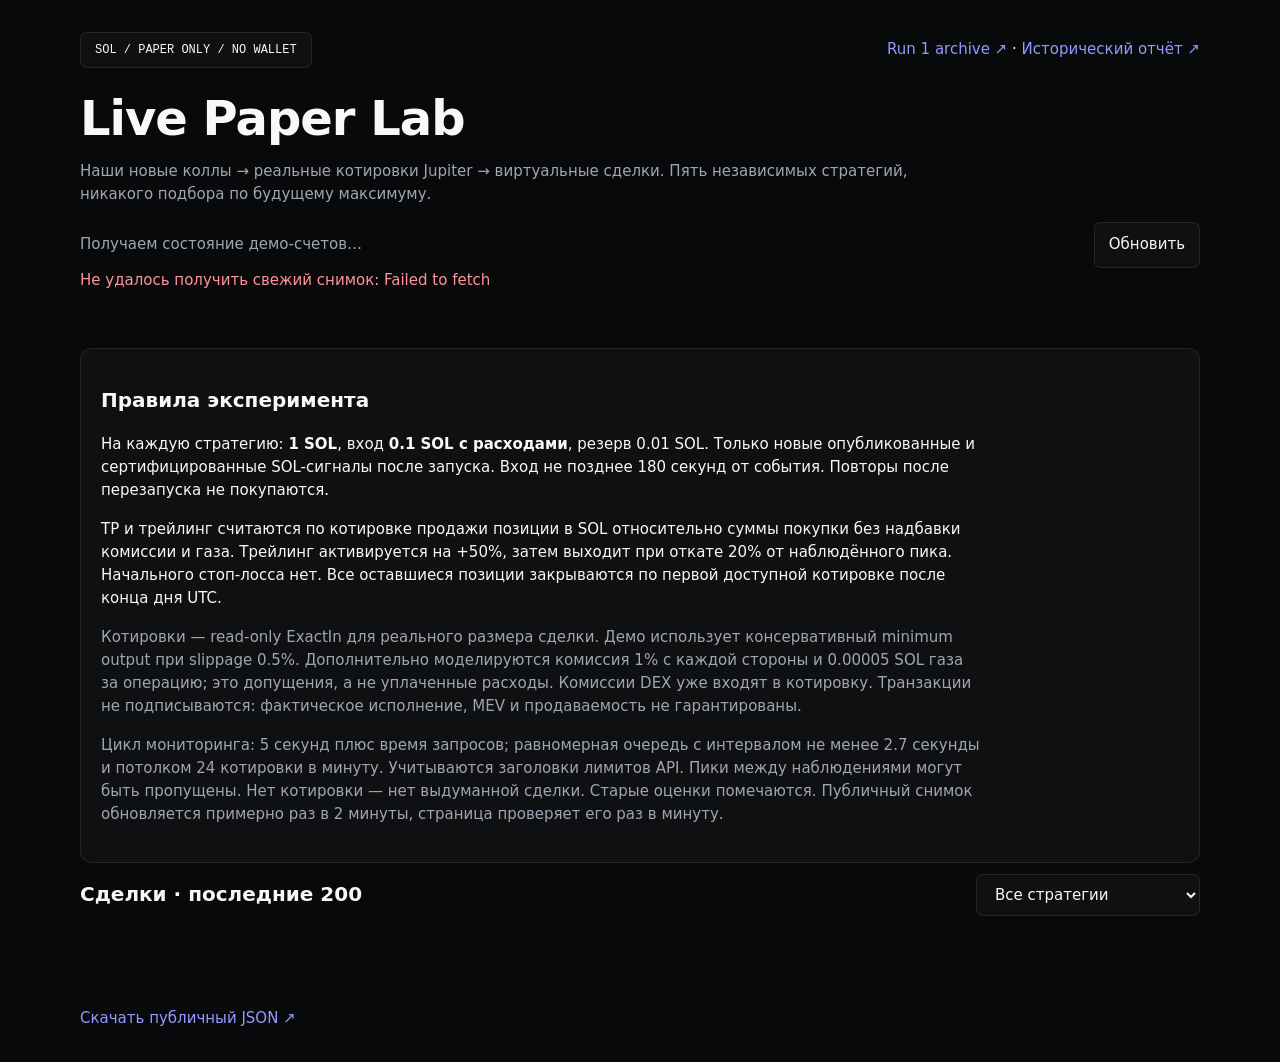
==== paper.html @ 92b4d185 "Start paper run R2 with TP30 and preserve run1 snapshot" ====
<!doctype html>
<html lang="ru"><head><meta charset="utf-8"><meta name="viewport" content="width=device-width,initial-scale=1"><meta name="color-scheme" content="dark"><title>SOL · Live Paper Lab</title><style>
:root{color-scheme:dark;--bg:#08090a;--panel:#0f1011;--line:rgba(255,255,255,.09);--text:#f7f8f8;--muted:#a0a6b1;--accent:#929aff}*{box-sizing:border-box}body{margin:0;background:var(--bg);color:var(--text);font:15px/1.55 system-ui,-apple-system,sans-serif;font-feature-settings:'cv01','ss03'}main{max-width:1160px;margin:auto;padding:32px 20px}nav,.row{display:flex;gap:14px;align-items:center;justify-content:space-between;flex-wrap:wrap}h1{font-size:clamp(30px,6vw,48px);line-height:1.1;letter-spacing:-1px;margin:24px 0 12px;font-weight:550}h2{font-size:20px;font-weight:550}h3{font-size:16px;font-weight:550;margin:0 0 20px}.muted,small{color:var(--muted)}a{color:var(--accent);text-decoration:none}a:hover{text-decoration:underline}.badge,button,select{border:1px solid var(--line);border-radius:7px;background:var(--panel);color:var(--text);padding:10px 14px;font:inherit}.badge{font:12px ui-monospace,monospace}.grid{display:grid;grid-template-columns:repeat(5,minmax(0,1fr));gap:14px;margin:28px 0}.card,.box{border:1px solid var(--line);border-radius:12px;background:var(--panel);padding:20px;min-width:0}.big{font:28px ui-monospace,monospace;letter-spacing:-1px;margin:12px 0}.pos{color:#63d6ac}.neg{color:#ff929b}.warning{color:#e3ba78}dl{margin:18px 0 0}dl>div{display:flex;justify-content:space-between;gap:8px;padding:4px 0}dt{color:var(--muted)}dd{margin:0;font-family:ui-monospace,monospace}#positions{display:grid;grid-template-columns:repeat(2,minmax(0,1fr));gap:12px;margin-top:16px}.trade{border:1px solid var(--line);padding:16px;border-radius:10px;min-width:0}.address{font:11px ui-monospace,monospace;overflow-wrap:anywhere;color:var(--muted)}.empty{padding:30px 0;color:var(--muted)}button{cursor:pointer;min-height:44px}footer{margin-top:24px;padding:20px 0;color:var(--muted)}p{max-width:880px}#error{color:#ff929b;white-space:pre-wrap}#status{margin:12px 0;color:var(--muted)}@media(max-width:900px){.grid{grid-template-columns:repeat(2,minmax(0,1fr))}}@media(max-width:540px){main{padding:20px 14px}.grid,#positions{grid-template-columns:1fr}.big{font-size:30px}.card{padding:18px}nav{font-size:13px}}button:focus-visible,a:focus-visible,select:focus-visible{outline:2px solid var(--accent);outline-offset:3px}
</style></head><body><main><nav><span class="badge">SOL / PAPER ONLY / NO WALLET</span><span><a href="./archive/run1-final.json">Run 1 archive ↗</a> · <a href="./">Исторический отчёт ↗</a></span></nav><h1>Live Paper Lab</h1><p class="muted">Наши новые коллы → реальные котировки Jupiter → виртуальные сделки. Пять независимых стратегий, никакого подбора по будущему максимуму.</p><div class="row"><div id="status" role="status">Получаем состояние демо-счетов…</div><button id="refresh">Обновить</button></div><div id="error" role="alert"></div><section id="wallets" class="grid" aria-label="Виртуальные счета"></section><section class="box"><h2>Правила эксперимента</h2><p>На каждую стратегию: <strong>1 SOL</strong>, вход <strong>0.1 SOL с расходами</strong>, резерв 0.01 SOL. Только новые опубликованные и сертифицированные SOL-сигналы после запуска. Вход не позднее 180 секунд от события. Повторы после перезапуска не покупаются.</p><p>TP и трейлинг считаются по котировке продажи позиции в SOL относительно суммы покупки без надбавки комиссии и газа. Трейлинг активируется на +50%, затем выходит при откате 20% от наблюдённого пика. Начального стоп-лосса нет. Все оставшиеся позиции закрываются по первой доступной котировке после конца дня UTC.</p><p class="muted">Котировки — read-only ExactIn для реального размера сделки. Демо использует консервативный minimum output при slippage 0.5%. Дополнительно моделируются комиссия 1% с каждой стороны и 0.00005 SOL газа за операцию; это допущения, а не уплаченные расходы. Комиссии DEX уже входят в котировку. Транзакции не подписываются: фактическое исполнение, MEV и продаваемость не гарантированы.</p><p class="muted">Цикл мониторинга: 5 секунд плюс время запросов; равномерная очередь с интервалом не менее 2.7 секунды и потолком 24 котировки в минуту. Учитываются заголовки лимитов API. Пики между наблюдениями могут быть пропущены. Нет котировки — нет выдуманной сделки. Старые оценки помечаются. Публичный снимок обновляется примерно раз в 2 минуты, страница проверяет его раз в минуту.</p></section><section><div class="row"><h2>Сделки · последние 200</h2><select id="filter" aria-label="Фильтр стратегии"><option value="all">Все стратегии</option><option value="tp20">TP +20%</option><option value="tp30">TP +30%</option><option value="tp50">TP +50%</option><option value="tp100">TP 2×</option><option value="trail50_20">Трейлинг +50% / 20%</option></select></div><div id="positions"></div></section><footer id="health"></footer><a id="download" download="live-paper.json">Скачать публичный JSON ↗</a></main><script type="module" src="paper.mjs"></script></body></html>
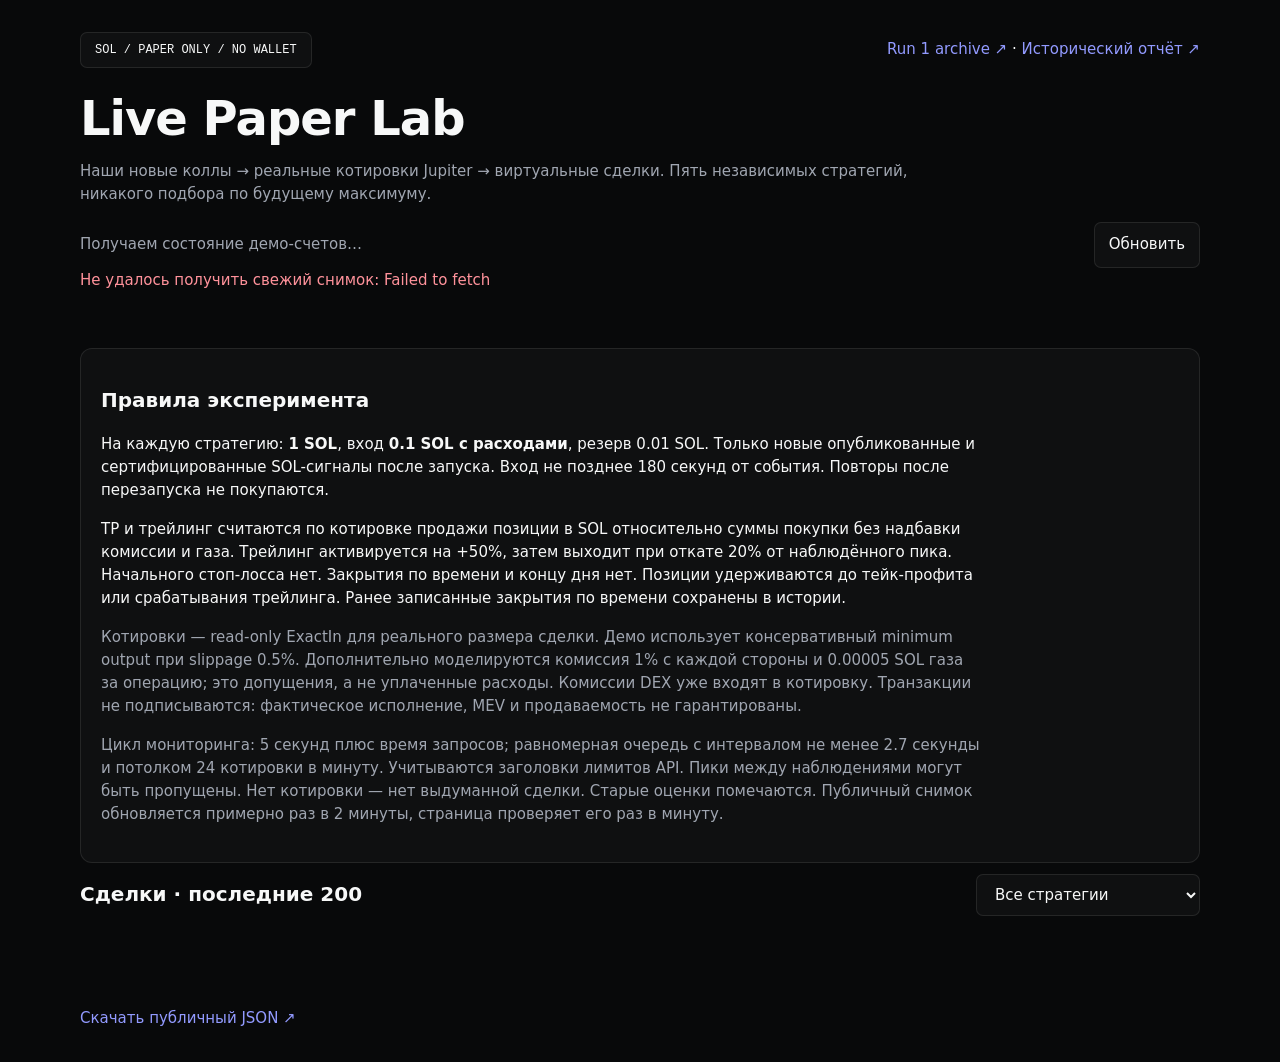
==== commit 3bd5c161: "Remove day-end liquidation from active paper trading rules" ====
--- a/paper.html
+++ b/paper.html
@@ -1,4 +1,4 @@
 <!doctype html>
 <html lang="ru"><head><meta charset="utf-8"><meta name="viewport" content="width=device-width,initial-scale=1"><meta name="color-scheme" content="dark"><title>SOL · Live Paper Lab</title><style>
 :root{color-scheme:dark;--bg:#08090a;--panel:#0f1011;--line:rgba(255,255,255,.09);--text:#f7f8f8;--muted:#a0a6b1;--accent:#929aff}*{box-sizing:border-box}body{margin:0;background:var(--bg);color:var(--text);font:15px/1.55 system-ui,-apple-system,sans-serif;font-feature-settings:'cv01','ss03'}main{max-width:1160px;margin:auto;padding:32px 20px}nav,.row{display:flex;gap:14px;align-items:center;justify-content:space-between;flex-wrap:wrap}h1{font-size:clamp(30px,6vw,48px);line-height:1.1;letter-spacing:-1px;margin:24px 0 12px;font-weight:550}h2{font-size:20px;font-weight:550}h3{font-size:16px;font-weight:550;margin:0 0 20px}.muted,small{color:var(--muted)}a{color:var(--accent);text-decoration:none}a:hover{text-decoration:underline}.badge,button,select{border:1px solid var(--line);border-radius:7px;background:var(--panel);color:var(--text);padding:10px 14px;font:inherit}.badge{font:12px ui-monospace,monospace}.grid{display:grid;grid-template-columns:repeat(5,minmax(0,1fr));gap:14px;margin:28px 0}.card,.box{border:1px solid var(--line);border-radius:12px;background:var(--panel);padding:20px;min-width:0}.big{font:28px ui-monospace,monospace;letter-spacing:-1px;margin:12px 0}.pos{color:#63d6ac}.neg{color:#ff929b}.warning{color:#e3ba78}dl{margin:18px 0 0}dl>div{display:flex;justify-content:space-between;gap:8px;padding:4px 0}dt{color:var(--muted)}dd{margin:0;font-family:ui-monospace,monospace}#positions{display:grid;grid-template-columns:repeat(2,minmax(0,1fr));gap:12px;margin-top:16px}.trade{border:1px solid var(--line);padding:16px;border-radius:10px;min-width:0}.address{font:11px ui-monospace,monospace;overflow-wrap:anywhere;color:var(--muted)}.empty{padding:30px 0;color:var(--muted)}button{cursor:pointer;min-height:44px}footer{margin-top:24px;padding:20px 0;color:var(--muted)}p{max-width:880px}#error{color:#ff929b;white-space:pre-wrap}#status{margin:12px 0;color:var(--muted)}@media(max-width:900px){.grid{grid-template-columns:repeat(2,minmax(0,1fr))}}@media(max-width:540px){main{padding:20px 14px}.grid,#positions{grid-template-columns:1fr}.big{font-size:30px}.card{padding:18px}nav{font-size:13px}}button:focus-visible,a:focus-visible,select:focus-visible{outline:2px solid var(--accent);outline-offset:3px}
-</style></head><body><main><nav><span class="badge">SOL / PAPER ONLY / NO WALLET</span><span><a href="./archive/run1-final.json">Run 1 archive ↗</a> · <a href="./">Исторический отчёт ↗</a></span></nav><h1>Live Paper Lab</h1><p class="muted">Наши новые коллы → реальные котировки Jupiter → виртуальные сделки. Пять независимых стратегий, никакого подбора по будущему максимуму.</p><div class="row"><div id="status" role="status">Получаем состояние демо-счетов…</div><button id="refresh">Обновить</button></div><div id="error" role="alert"></div><section id="wallets" class="grid" aria-label="Виртуальные счета"></section><section class="box"><h2>Правила эксперимента</h2><p>На каждую стратегию: <strong>1 SOL</strong>, вход <strong>0.1 SOL с расходами</strong>, резерв 0.01 SOL. Только новые опубликованные и сертифицированные SOL-сигналы после запуска. Вход не позднее 180 секунд от события. Повторы после перезапуска не покупаются.</p><p>TP и трейлинг считаются по котировке продажи позиции в SOL относительно суммы покупки без надбавки комиссии и газа. Трейлинг активируется на +50%, затем выходит при откате 20% от наблюдённого пика. Начального стоп-лосса нет. Все оставшиеся позиции закрываются по первой доступной котировке после конца дня UTC.</p><p class="muted">Котировки — read-only ExactIn для реального размера сделки. Демо использует консервативный minimum output при slippage 0.5%. Дополнительно моделируются комиссия 1% с каждой стороны и 0.00005 SOL газа за операцию; это допущения, а не уплаченные расходы. Комиссии DEX уже входят в котировку. Транзакции не подписываются: фактическое исполнение, MEV и продаваемость не гарантированы.</p><p class="muted">Цикл мониторинга: 5 секунд плюс время запросов; равномерная очередь с интервалом не менее 2.7 секунды и потолком 24 котировки в минуту. Учитываются заголовки лимитов API. Пики между наблюдениями могут быть пропущены. Нет котировки — нет выдуманной сделки. Старые оценки помечаются. Публичный снимок обновляется примерно раз в 2 минуты, страница проверяет его раз в минуту.</p></section><section><div class="row"><h2>Сделки · последние 200</h2><select id="filter" aria-label="Фильтр стратегии"><option value="all">Все стратегии</option><option value="tp20">TP +20%</option><option value="tp30">TP +30%</option><option value="tp50">TP +50%</option><option value="tp100">TP 2×</option><option value="trail50_20">Трейлинг +50% / 20%</option></select></div><div id="positions"></div></section><footer id="health"></footer><a id="download" download="live-paper.json">Скачать публичный JSON ↗</a></main><script type="module" src="paper.mjs"></script></body></html>
+</style></head><body><main><nav><span class="badge">SOL / PAPER ONLY / NO WALLET</span><span><a href="./archive/run1-final.json">Run 1 archive ↗</a> · <a href="./">Исторический отчёт ↗</a></span></nav><h1>Live Paper Lab</h1><p class="muted">Наши новые коллы → реальные котировки Jupiter → виртуальные сделки. Пять независимых стратегий, никакого подбора по будущему максимуму.</p><div class="row"><div id="status" role="status">Получаем состояние демо-счетов…</div><button id="refresh">Обновить</button></div><div id="error" role="alert"></div><section id="wallets" class="grid" aria-label="Виртуальные счета"></section><section class="box"><h2>Правила эксперимента</h2><p>На каждую стратегию: <strong>1 SOL</strong>, вход <strong>0.1 SOL с расходами</strong>, резерв 0.01 SOL. Только новые опубликованные и сертифицированные SOL-сигналы после запуска. Вход не позднее 180 секунд от события. Повторы после перезапуска не покупаются.</p><p>TP и трейлинг считаются по котировке продажи позиции в SOL относительно суммы покупки без надбавки комиссии и газа. Трейлинг активируется на +50%, затем выходит при откате 20% от наблюдённого пика. Начального стоп-лосса нет. Закрытия по времени и концу дня нет. Позиции удерживаются до тейк-профита или срабатывания трейлинга. Ранее записанные закрытия по времени сохранены в истории.</p><p class="muted">Котировки — read-only ExactIn для реального размера сделки. Демо использует консервативный minimum output при slippage 0.5%. Дополнительно моделируются комиссия 1% с каждой стороны и 0.00005 SOL газа за операцию; это допущения, а не уплаченные расходы. Комиссии DEX уже входят в котировку. Транзакции не подписываются: фактическое исполнение, MEV и продаваемость не гарантированы.</p><p class="muted">Цикл мониторинга: 5 секунд плюс время запросов; равномерная очередь с интервалом не менее 2.7 секунды и потолком 24 котировки в минуту. Учитываются заголовки лимитов API. Пики между наблюдениями могут быть пропущены. Нет котировки — нет выдуманной сделки. Старые оценки помечаются. Публичный снимок обновляется примерно раз в 2 минуты, страница проверяет его раз в минуту.</p></section><section><div class="row"><h2>Сделки · последние 200</h2><select id="filter" aria-label="Фильтр стратегии"><option value="all">Все стратегии</option><option value="tp20">TP +20%</option><option value="tp30">TP +30%</option><option value="tp50">TP +50%</option><option value="tp100">TP 2×</option><option value="trail50_20">Трейлинг +50% / 20%</option></select></div><div id="positions"></div></section><footer id="health"></footer><a id="download" download="live-paper.json">Скачать публичный JSON ↗</a></main><script type="module" src="paper.mjs"></script></body></html>
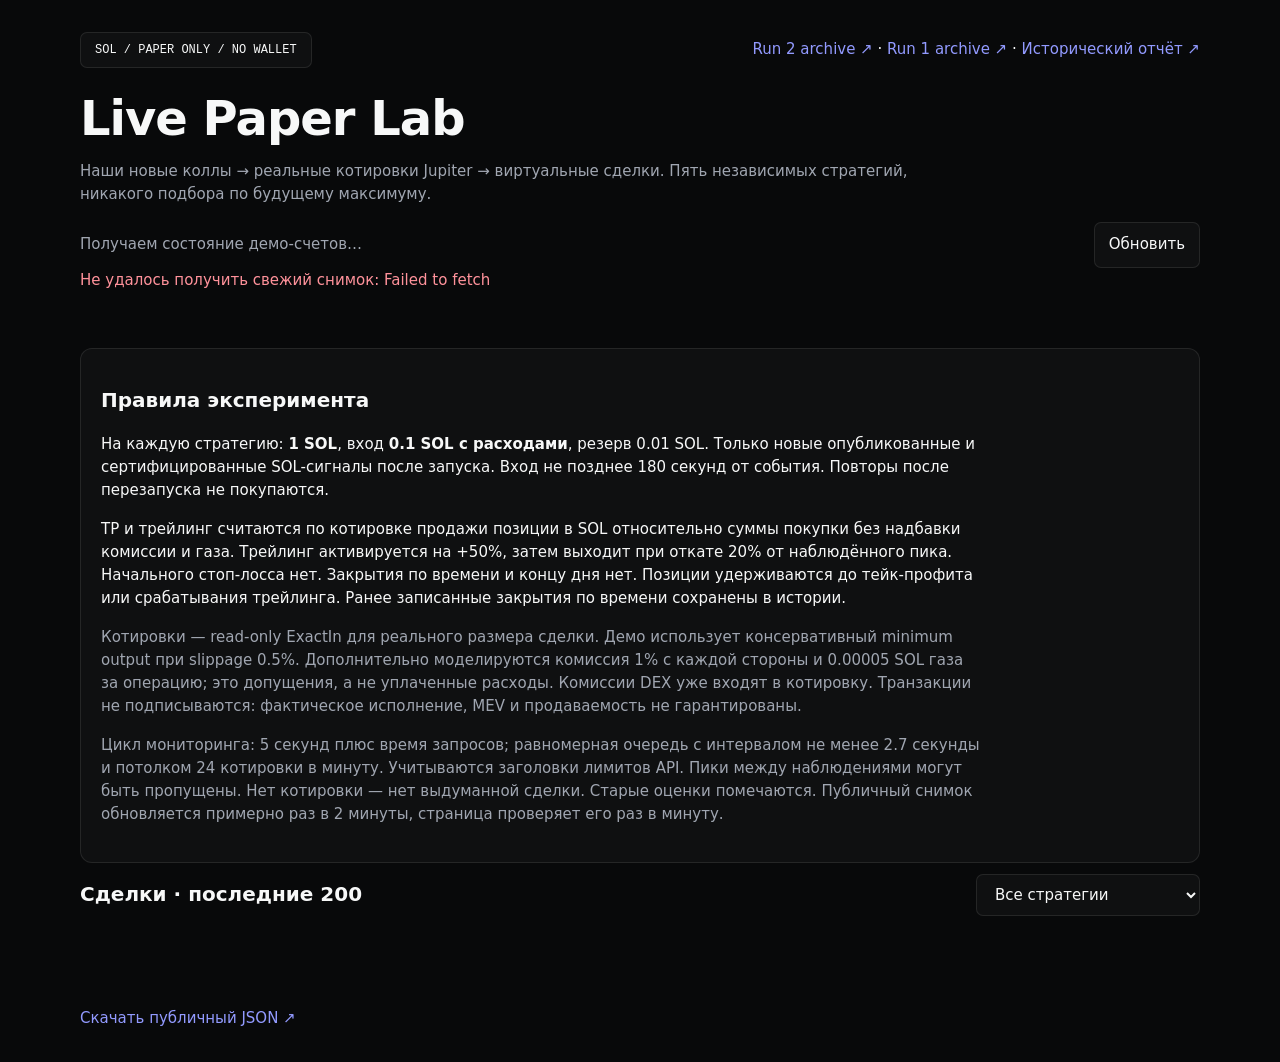
==== commit e78967f1: "Archive R2 paper ledger and expose fresh R3 run" ====
--- a/paper.html
+++ b/paper.html
@@ -1,4 +1,4 @@
 <!doctype html>
 <html lang="ru"><head><meta charset="utf-8"><meta name="viewport" content="width=device-width,initial-scale=1"><meta name="color-scheme" content="dark"><title>SOL · Live Paper Lab</title><style>
 :root{color-scheme:dark;--bg:#08090a;--panel:#0f1011;--line:rgba(255,255,255,.09);--text:#f7f8f8;--muted:#a0a6b1;--accent:#929aff}*{box-sizing:border-box}body{margin:0;background:var(--bg);color:var(--text);font:15px/1.55 system-ui,-apple-system,sans-serif;font-feature-settings:'cv01','ss03'}main{max-width:1160px;margin:auto;padding:32px 20px}nav,.row{display:flex;gap:14px;align-items:center;justify-content:space-between;flex-wrap:wrap}h1{font-size:clamp(30px,6vw,48px);line-height:1.1;letter-spacing:-1px;margin:24px 0 12px;font-weight:550}h2{font-size:20px;font-weight:550}h3{font-size:16px;font-weight:550;margin:0 0 20px}.muted,small{color:var(--muted)}a{color:var(--accent);text-decoration:none}a:hover{text-decoration:underline}.badge,button,select{border:1px solid var(--line);border-radius:7px;background:var(--panel);color:var(--text);padding:10px 14px;font:inherit}.badge{font:12px ui-monospace,monospace}.grid{display:grid;grid-template-columns:repeat(5,minmax(0,1fr));gap:14px;margin:28px 0}.card,.box{border:1px solid var(--line);border-radius:12px;background:var(--panel);padding:20px;min-width:0}.big{font:28px ui-monospace,monospace;letter-spacing:-1px;margin:12px 0}.pos{color:#63d6ac}.neg{color:#ff929b}.warning{color:#e3ba78}dl{margin:18px 0 0}dl>div{display:flex;justify-content:space-between;gap:8px;padding:4px 0}dt{color:var(--muted)}dd{margin:0;font-family:ui-monospace,monospace}#positions{display:grid;grid-template-columns:repeat(2,minmax(0,1fr));gap:12px;margin-top:16px}.trade{border:1px solid var(--line);padding:16px;border-radius:10px;min-width:0}.address{font:11px ui-monospace,monospace;overflow-wrap:anywhere;color:var(--muted)}.empty{padding:30px 0;color:var(--muted)}button{cursor:pointer;min-height:44px}footer{margin-top:24px;padding:20px 0;color:var(--muted)}p{max-width:880px}#error{color:#ff929b;white-space:pre-wrap}#status{margin:12px 0;color:var(--muted)}@media(max-width:900px){.grid{grid-template-columns:repeat(2,minmax(0,1fr))}}@media(max-width:540px){main{padding:20px 14px}.grid,#positions{grid-template-columns:1fr}.big{font-size:30px}.card{padding:18px}nav{font-size:13px}}button:focus-visible,a:focus-visible,select:focus-visible{outline:2px solid var(--accent);outline-offset:3px}
-</style></head><body><main><nav><span class="badge">SOL / PAPER ONLY / NO WALLET</span><span><a href="./archive/run1-final.json">Run 1 archive ↗</a> · <a href="./">Исторический отчёт ↗</a></span></nav><h1>Live Paper Lab</h1><p class="muted">Наши новые коллы → реальные котировки Jupiter → виртуальные сделки. Пять независимых стратегий, никакого подбора по будущему максимуму.</p><div class="row"><div id="status" role="status">Получаем состояние демо-счетов…</div><button id="refresh">Обновить</button></div><div id="error" role="alert"></div><section id="wallets" class="grid" aria-label="Виртуальные счета"></section><section class="box"><h2>Правила эксперимента</h2><p>На каждую стратегию: <strong>1 SOL</strong>, вход <strong>0.1 SOL с расходами</strong>, резерв 0.01 SOL. Только новые опубликованные и сертифицированные SOL-сигналы после запуска. Вход не позднее 180 секунд от события. Повторы после перезапуска не покупаются.</p><p>TP и трейлинг считаются по котировке продажи позиции в SOL относительно суммы покупки без надбавки комиссии и газа. Трейлинг активируется на +50%, затем выходит при откате 20% от наблюдённого пика. Начального стоп-лосса нет. Закрытия по времени и концу дня нет. Позиции удерживаются до тейк-профита или срабатывания трейлинга. Ранее записанные закрытия по времени сохранены в истории.</p><p class="muted">Котировки — read-only ExactIn для реального размера сделки. Демо использует консервативный minimum output при slippage 0.5%. Дополнительно моделируются комиссия 1% с каждой стороны и 0.00005 SOL газа за операцию; это допущения, а не уплаченные расходы. Комиссии DEX уже входят в котировку. Транзакции не подписываются: фактическое исполнение, MEV и продаваемость не гарантированы.</p><p class="muted">Цикл мониторинга: 5 секунд плюс время запросов; равномерная очередь с интервалом не менее 2.7 секунды и потолком 24 котировки в минуту. Учитываются заголовки лимитов API. Пики между наблюдениями могут быть пропущены. Нет котировки — нет выдуманной сделки. Старые оценки помечаются. Публичный снимок обновляется примерно раз в 2 минуты, страница проверяет его раз в минуту.</p></section><section><div class="row"><h2>Сделки · последние 200</h2><select id="filter" aria-label="Фильтр стратегии"><option value="all">Все стратегии</option><option value="tp20">TP +20%</option><option value="tp30">TP +30%</option><option value="tp50">TP +50%</option><option value="tp100">TP 2×</option><option value="trail50_20">Трейлинг +50% / 20%</option></select></div><div id="positions"></div></section><footer id="health"></footer><a id="download" download="live-paper.json">Скачать публичный JSON ↗</a></main><script type="module" src="paper.mjs"></script></body></html>
+</style></head><body><main><nav><span class="badge">SOL / PAPER ONLY / NO WALLET</span><span><a href="./archive/run2-final.json">Run 2 archive ↗</a> · <a href="./archive/run1-final.json">Run 1 archive ↗</a> · <a href="./">Исторический отчёт ↗</a></span></nav><h1>Live Paper Lab</h1><p class="muted">Наши новые коллы → реальные котировки Jupiter → виртуальные сделки. Пять независимых стратегий, никакого подбора по будущему максимуму.</p><div class="row"><div id="status" role="status">Получаем состояние демо-счетов…</div><button id="refresh">Обновить</button></div><div id="error" role="alert"></div><section id="wallets" class="grid" aria-label="Виртуальные счета"></section><section class="box"><h2>Правила эксперимента</h2><p>На каждую стратегию: <strong>1 SOL</strong>, вход <strong>0.1 SOL с расходами</strong>, резерв 0.01 SOL. Только новые опубликованные и сертифицированные SOL-сигналы после запуска. Вход не позднее 180 секунд от события. Повторы после перезапуска не покупаются.</p><p>TP и трейлинг считаются по котировке продажи позиции в SOL относительно суммы покупки без надбавки комиссии и газа. Трейлинг активируется на +50%, затем выходит при откате 20% от наблюдённого пика. Начального стоп-лосса нет. Закрытия по времени и концу дня нет. Позиции удерживаются до тейк-профита или срабатывания трейлинга. Ранее записанные закрытия по времени сохранены в истории.</p><p class="muted">Котировки — read-only ExactIn для реального размера сделки. Демо использует консервативный minimum output при slippage 0.5%. Дополнительно моделируются комиссия 1% с каждой стороны и 0.00005 SOL газа за операцию; это допущения, а не уплаченные расходы. Комиссии DEX уже входят в котировку. Транзакции не подписываются: фактическое исполнение, MEV и продаваемость не гарантированы.</p><p class="muted">Цикл мониторинга: 5 секунд плюс время запросов; равномерная очередь с интервалом не менее 2.7 секунды и потолком 24 котировки в минуту. Учитываются заголовки лимитов API. Пики между наблюдениями могут быть пропущены. Нет котировки — нет выдуманной сделки. Старые оценки помечаются. Публичный снимок обновляется примерно раз в 2 минуты, страница проверяет его раз в минуту.</p></section><section><div class="row"><h2>Сделки · последние 200</h2><select id="filter" aria-label="Фильтр стратегии"><option value="all">Все стратегии</option><option value="tp20">TP +20%</option><option value="tp30">TP +30%</option><option value="tp50">TP +50%</option><option value="tp100">TP 2×</option><option value="trail50_20">Трейлинг +50% / 20%</option></select></div><div id="positions"></div></section><footer id="health"></footer><a id="download" download="live-paper.json">Скачать публичный JSON ↗</a></main><script type="module" src="paper.mjs"></script></body></html>
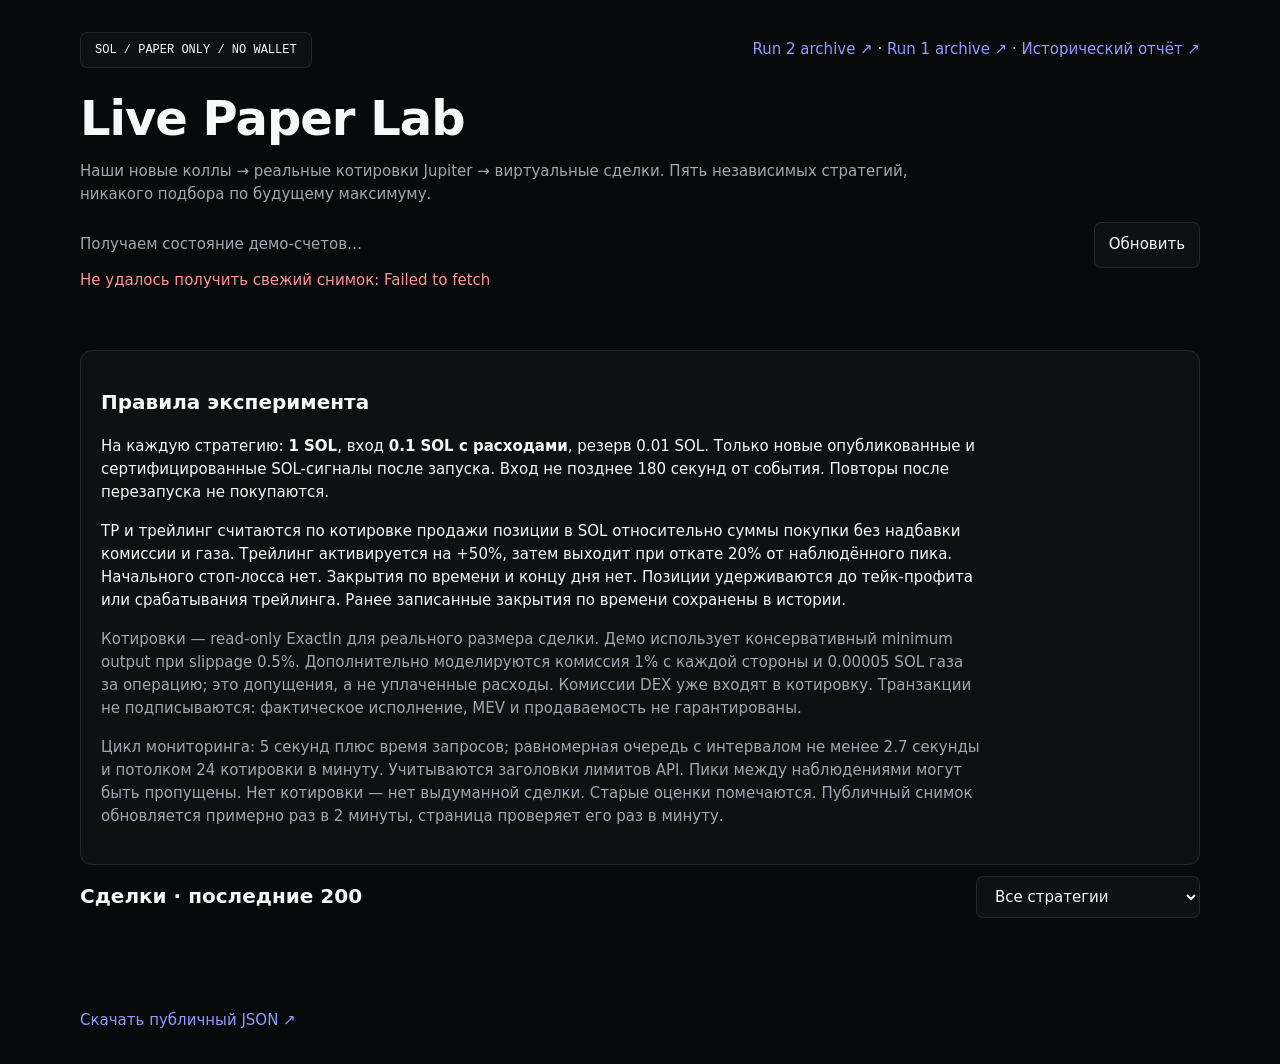
==== commit ca0a073c: "Add measured equity and realized profit charts for active paper run" ====
--- a/paper.html
+++ b/paper.html
@@ -1,4 +1,5 @@
 <!doctype html>
 <html lang="ru"><head><meta charset="utf-8"><meta name="viewport" content="width=device-width,initial-scale=1"><meta name="color-scheme" content="dark"><title>SOL · Live Paper Lab</title><style>
 :root{color-scheme:dark;--bg:#08090a;--panel:#0f1011;--line:rgba(255,255,255,.09);--text:#f7f8f8;--muted:#a0a6b1;--accent:#929aff}*{box-sizing:border-box}body{margin:0;background:var(--bg);color:var(--text);font:15px/1.55 system-ui,-apple-system,sans-serif;font-feature-settings:'cv01','ss03'}main{max-width:1160px;margin:auto;padding:32px 20px}nav,.row{display:flex;gap:14px;align-items:center;justify-content:space-between;flex-wrap:wrap}h1{font-size:clamp(30px,6vw,48px);line-height:1.1;letter-spacing:-1px;margin:24px 0 12px;font-weight:550}h2{font-size:20px;font-weight:550}h3{font-size:16px;font-weight:550;margin:0 0 20px}.muted,small{color:var(--muted)}a{color:var(--accent);text-decoration:none}a:hover{text-decoration:underline}.badge,button,select{border:1px solid var(--line);border-radius:7px;background:var(--panel);color:var(--text);padding:10px 14px;font:inherit}.badge{font:12px ui-monospace,monospace}.grid{display:grid;grid-template-columns:repeat(5,minmax(0,1fr));gap:14px;margin:28px 0}.card,.box{border:1px solid var(--line);border-radius:12px;background:var(--panel);padding:20px;min-width:0}.big{font:28px ui-monospace,monospace;letter-spacing:-1px;margin:12px 0}.pos{color:#63d6ac}.neg{color:#ff929b}.warning{color:#e3ba78}dl{margin:18px 0 0}dl>div{display:flex;justify-content:space-between;gap:8px;padding:4px 0}dt{color:var(--muted)}dd{margin:0;font-family:ui-monospace,monospace}#positions{display:grid;grid-template-columns:repeat(2,minmax(0,1fr));gap:12px;margin-top:16px}.trade{border:1px solid var(--line);padding:16px;border-radius:10px;min-width:0}.address{font:11px ui-monospace,monospace;overflow-wrap:anywhere;color:var(--muted)}.empty{padding:30px 0;color:var(--muted)}button{cursor:pointer;min-height:44px}footer{margin-top:24px;padding:20px 0;color:var(--muted)}p{max-width:880px}#error{color:#ff929b;white-space:pre-wrap}#status{margin:12px 0;color:var(--muted)}@media(max-width:900px){.grid{grid-template-columns:repeat(2,minmax(0,1fr))}}@media(max-width:540px){main{padding:20px 14px}.grid,#positions{grid-template-columns:1fr}.big{font-size:30px}.card{padding:18px}nav{font-size:13px}}button:focus-visible,a:focus-visible,select:focus-visible{outline:2px solid var(--accent);outline-offset:3px}
-</style></head><body><main><nav><span class="badge">SOL / PAPER ONLY / NO WALLET</span><span><a href="./archive/run2-final.json">Run 2 archive ↗</a> · <a href="./archive/run1-final.json">Run 1 archive ↗</a> · <a href="./">Исторический отчёт ↗</a></span></nav><h1>Live Paper Lab</h1><p class="muted">Наши новые коллы → реальные котировки Jupiter → виртуальные сделки. Пять независимых стратегий, никакого подбора по будущему максимуму.</p><div class="row"><div id="status" role="status">Получаем состояние демо-счетов…</div><button id="refresh">Обновить</button></div><div id="error" role="alert"></div><section id="wallets" class="grid" aria-label="Виртуальные счета"></section><section class="box"><h2>Правила эксперимента</h2><p>На каждую стратегию: <strong>1 SOL</strong>, вход <strong>0.1 SOL с расходами</strong>, резерв 0.01 SOL. Только новые опубликованные и сертифицированные SOL-сигналы после запуска. Вход не позднее 180 секунд от события. Повторы после перезапуска не покупаются.</p><p>TP и трейлинг считаются по котировке продажи позиции в SOL относительно суммы покупки без надбавки комиссии и газа. Трейлинг активируется на +50%, затем выходит при откате 20% от наблюдённого пика. Начального стоп-лосса нет. Закрытия по времени и концу дня нет. Позиции удерживаются до тейк-профита или срабатывания трейлинга. Ранее записанные закрытия по времени сохранены в истории.</p><p class="muted">Котировки — read-only ExactIn для реального размера сделки. Демо использует консервативный minimum output при slippage 0.5%. Дополнительно моделируются комиссия 1% с каждой стороны и 0.00005 SOL газа за операцию; это допущения, а не уплаченные расходы. Комиссии DEX уже входят в котировку. Транзакции не подписываются: фактическое исполнение, MEV и продаваемость не гарантированы.</p><p class="muted">Цикл мониторинга: 5 секунд плюс время запросов; равномерная очередь с интервалом не менее 2.7 секунды и потолком 24 котировки в минуту. Учитываются заголовки лимитов API. Пики между наблюдениями могут быть пропущены. Нет котировки — нет выдуманной сделки. Старые оценки помечаются. Публичный снимок обновляется примерно раз в 2 минуты, страница проверяет его раз в минуту.</p></section><section><div class="row"><h2>Сделки · последние 200</h2><select id="filter" aria-label="Фильтр стратегии"><option value="all">Все стратегии</option><option value="tp20">TP +20%</option><option value="tp30">TP +30%</option><option value="tp50">TP +50%</option><option value="tp100">TP 2×</option><option value="trail50_20">Трейлинг +50% / 20%</option></select></div><div id="positions"></div></section><footer id="health"></footer><a id="download" download="live-paper.json">Скачать публичный JSON ↗</a></main><script type="module" src="paper.mjs"></script></body></html>
+.chart-controls,.chart-legend{display:flex;gap:8px;flex-wrap:wrap}.chart-legend{margin:10px 0 18px}.chart-legend button{font-size:12px;padding:8px 10px}.chart-grid{display:grid;grid-template-columns:repeat(2,minmax(0,1fr));gap:14px}.chart-card{padding:16px;min-width:0}.chart-card h3{margin:0 0 6px}.chart-caption{font-size:12px;margin:8px 0 14px}.chart-plot{position:relative;touch-action:pan-y;outline-offset:3px}.chart-plot svg{width:100%;display:block;overflow:hidden}.chart-tooltip{position:absolute;z-index:2;right:6px;top:6px;background:#101216f2;border:1px solid #333b4b;padding:10px;border-radius:8px;font:12px/1.6 ui-monospace,monospace;pointer-events:none;max-width:95%}#performance-charts{margin:30px 0}@media(max-width:760px){.chart-grid{grid-template-columns:1fr}.chart-controls select{font-size:13px;padding:8px}}
+</style></head><body><main><nav><span class="badge">SOL / PAPER ONLY / NO WALLET</span><span><a href="./archive/run2-final.json">Run 2 archive ↗</a> · <a href="./archive/run1-final.json">Run 1 archive ↗</a> · <a href="./">Исторический отчёт ↗</a></span></nav><h1>Live Paper Lab</h1><p class="muted">Наши новые коллы → реальные котировки Jupiter → виртуальные сделки. Пять независимых стратегий, никакого подбора по будущему максимуму.</p><div class="row"><div id="status" role="status">Получаем состояние демо-счетов…</div><button id="refresh">Обновить</button></div><div id="error" role="alert"></div><section id="wallets" class="grid" aria-label="Виртуальные счета"></section><section id="performance-charts" aria-label="Strategy profit charts"></section><section class="box"><h2>Правила эксперимента</h2><p>На каждую стратегию: <strong>1 SOL</strong>, вход <strong>0.1 SOL с расходами</strong>, резерв 0.01 SOL. Только новые опубликованные и сертифицированные SOL-сигналы после запуска. Вход не позднее 180 секунд от события. Повторы после перезапуска не покупаются.</p><p>TP и трейлинг считаются по котировке продажи позиции в SOL относительно суммы покупки без надбавки комиссии и газа. Трейлинг активируется на +50%, затем выходит при откате 20% от наблюдённого пика. Начального стоп-лосса нет. Закрытия по времени и концу дня нет. Позиции удерживаются до тейк-профита или срабатывания трейлинга. Ранее записанные закрытия по времени сохранены в истории.</p><p class="muted">Котировки — read-only ExactIn для реального размера сделки. Демо использует консервативный minimum output при slippage 0.5%. Дополнительно моделируются комиссия 1% с каждой стороны и 0.00005 SOL газа за операцию; это допущения, а не уплаченные расходы. Комиссии DEX уже входят в котировку. Транзакции не подписываются: фактическое исполнение, MEV и продаваемость не гарантированы.</p><p class="muted">Цикл мониторинга: 5 секунд плюс время запросов; равномерная очередь с интервалом не менее 2.7 секунды и потолком 24 котировки в минуту. Учитываются заголовки лимитов API. Пики между наблюдениями могут быть пропущены. Нет котировки — нет выдуманной сделки. Старые оценки помечаются. Публичный снимок обновляется примерно раз в 2 минуты, страница проверяет его раз в минуту.</p></section><section><div class="row"><h2>Сделки · последние 200</h2><select id="filter" aria-label="Фильтр стратегии"><option value="all">Все стратегии</option><option value="tp20">TP +20%</option><option value="tp30">TP +30%</option><option value="tp50">TP +50%</option><option value="tp100">TP 2×</option><option value="trail50_20">Трейлинг +50% / 20%</option></select></div><div id="positions"></div></section><footer id="health"></footer><a id="download" download="live-paper.json">Скачать публичный JSON ↗</a></main><script type="module" src="paper.mjs"></script></body></html>
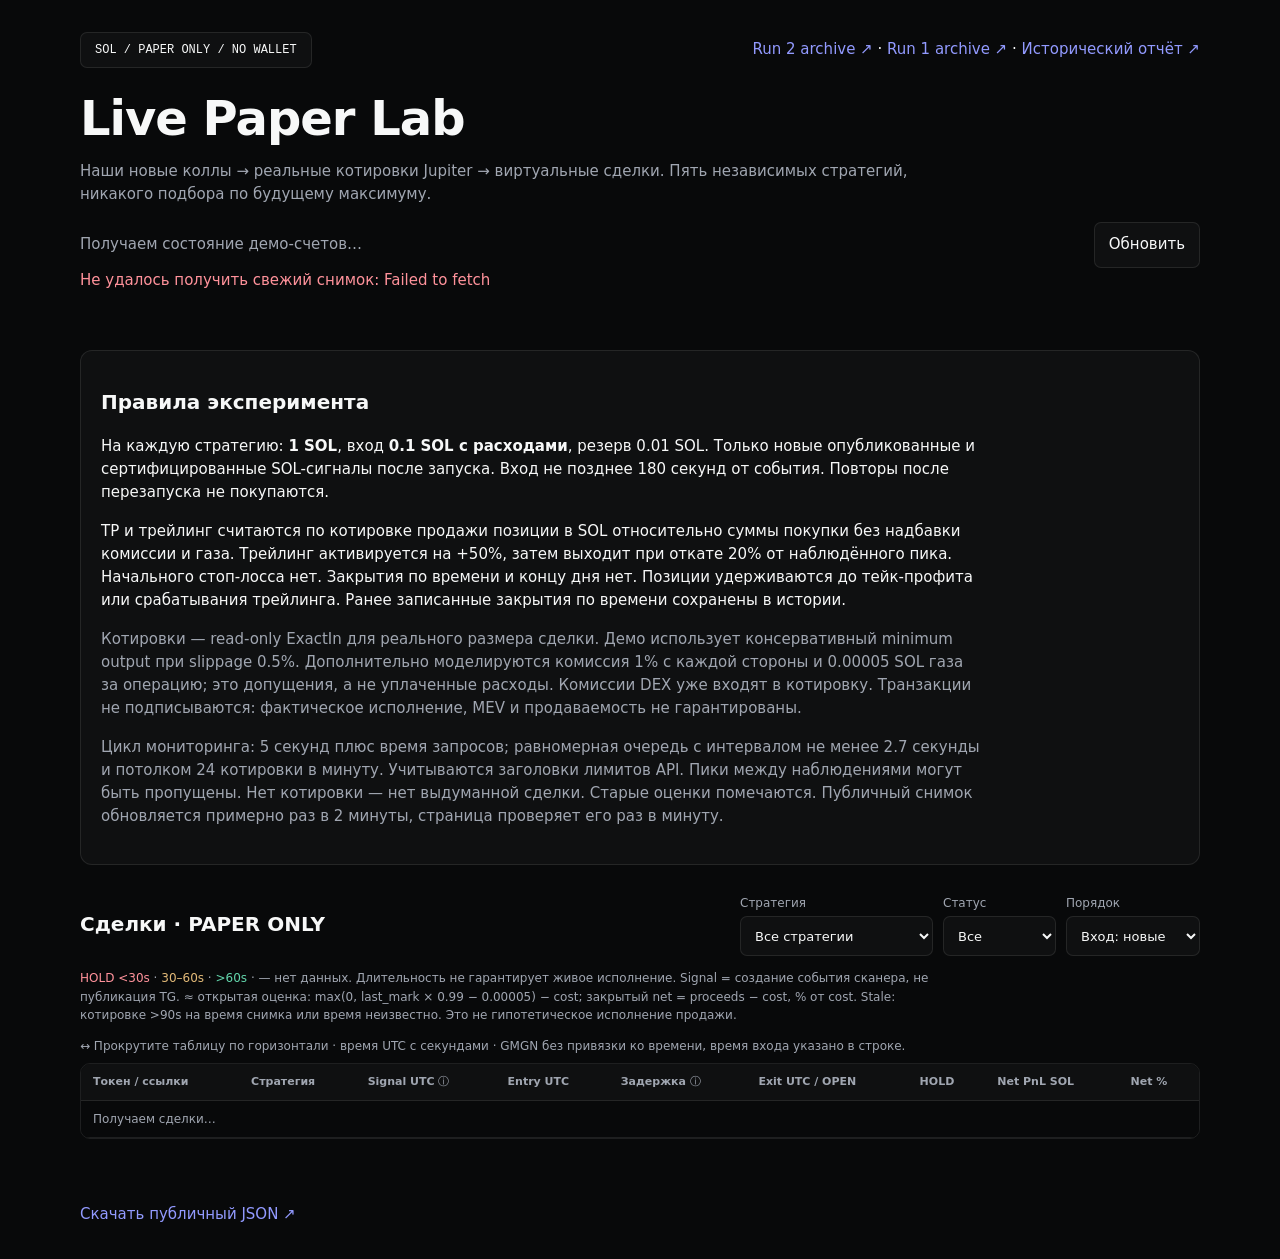
==== commit 1c7f481e: "Replace paper trade cards with compact filterable timing table" ====
--- a/paper.html
+++ b/paper.html
@@ -1,5 +1,5 @@
 <!doctype html>
 <html lang="ru"><head><meta charset="utf-8"><meta name="viewport" content="width=device-width,initial-scale=1"><meta name="color-scheme" content="dark"><title>SOL · Live Paper Lab</title><style>
-:root{color-scheme:dark;--bg:#08090a;--panel:#0f1011;--line:rgba(255,255,255,.09);--text:#f7f8f8;--muted:#a0a6b1;--accent:#929aff}*{box-sizing:border-box}body{margin:0;background:var(--bg);color:var(--text);font:15px/1.55 system-ui,-apple-system,sans-serif;font-feature-settings:'cv01','ss03'}main{max-width:1160px;margin:auto;padding:32px 20px}nav,.row{display:flex;gap:14px;align-items:center;justify-content:space-between;flex-wrap:wrap}h1{font-size:clamp(30px,6vw,48px);line-height:1.1;letter-spacing:-1px;margin:24px 0 12px;font-weight:550}h2{font-size:20px;font-weight:550}h3{font-size:16px;font-weight:550;margin:0 0 20px}.muted,small{color:var(--muted)}a{color:var(--accent);text-decoration:none}a:hover{text-decoration:underline}.badge,button,select{border:1px solid var(--line);border-radius:7px;background:var(--panel);color:var(--text);padding:10px 14px;font:inherit}.badge{font:12px ui-monospace,monospace}.grid{display:grid;grid-template-columns:repeat(5,minmax(0,1fr));gap:14px;margin:28px 0}.card,.box{border:1px solid var(--line);border-radius:12px;background:var(--panel);padding:20px;min-width:0}.big{font:28px ui-monospace,monospace;letter-spacing:-1px;margin:12px 0}.pos{color:#63d6ac}.neg{color:#ff929b}.warning{color:#e3ba78}dl{margin:18px 0 0}dl>div{display:flex;justify-content:space-between;gap:8px;padding:4px 0}dt{color:var(--muted)}dd{margin:0;font-family:ui-monospace,monospace}#positions{display:grid;grid-template-columns:repeat(2,minmax(0,1fr));gap:12px;margin-top:16px}.trade{border:1px solid var(--line);padding:16px;border-radius:10px;min-width:0}.address{font:11px ui-monospace,monospace;overflow-wrap:anywhere;color:var(--muted)}.empty{padding:30px 0;color:var(--muted)}button{cursor:pointer;min-height:44px}footer{margin-top:24px;padding:20px 0;color:var(--muted)}p{max-width:880px}#error{color:#ff929b;white-space:pre-wrap}#status{margin:12px 0;color:var(--muted)}@media(max-width:900px){.grid{grid-template-columns:repeat(2,minmax(0,1fr))}}@media(max-width:540px){main{padding:20px 14px}.grid,#positions{grid-template-columns:1fr}.big{font-size:30px}.card{padding:18px}nav{font-size:13px}}button:focus-visible,a:focus-visible,select:focus-visible{outline:2px solid var(--accent);outline-offset:3px}
+:root{color-scheme:dark;--bg:#08090a;--panel:#0f1011;--line:rgba(255,255,255,.09);--text:#f7f8f8;--muted:#a0a6b1;--accent:#929aff}*{box-sizing:border-box}body{margin:0;background:var(--bg);color:var(--text);font:15px/1.55 system-ui,-apple-system,sans-serif;font-feature-settings:'cv01','ss03'}main{max-width:1160px;margin:auto;padding:32px 20px}nav,.row{display:flex;gap:14px;align-items:center;justify-content:space-between;flex-wrap:wrap}h1{font-size:clamp(30px,6vw,48px);line-height:1.1;letter-spacing:-1px;margin:24px 0 12px;font-weight:550}h2{font-size:20px;font-weight:550}h3{font-size:16px;font-weight:550;margin:0 0 20px}.muted,small{color:var(--muted)}a{color:var(--accent);text-decoration:none}a:hover{text-decoration:underline}.badge,button,select{border:1px solid var(--line);border-radius:7px;background:var(--panel);color:var(--text);padding:10px 14px;font:inherit}.badge{font:12px ui-monospace,monospace}.grid{display:grid;grid-template-columns:repeat(5,minmax(0,1fr));gap:14px;margin:28px 0}.card,.box{border:1px solid var(--line);border-radius:12px;background:var(--panel);padding:20px;min-width:0}.big{font:28px ui-monospace,monospace;letter-spacing:-1px;margin:12px 0}.pos{color:#63d6ac}.neg{color:#ff929b}.warning{color:#e3ba78}dl{margin:18px 0 0}dl>div{display:flex;justify-content:space-between;gap:8px;padding:4px 0}dt{color:var(--muted)}dd{margin:0;font-family:ui-monospace,monospace}#positions{display:table-row-group}.trade-controls{display:flex;flex-wrap:wrap;gap:10px;min-width:0}.trade-controls label{display:flex;flex-direction:column;gap:4px;font-size:12px;color:var(--muted);min-width:0}.trade-controls select{padding:7px 10px;max-width:100%;font-size:13px;min-height:40px}#trades{min-width:0;max-width:100%;margin-top:28px}.table-scroll{width:100%;max-width:100%;overflow:auto;max-height:72vh;border:1px solid var(--line);border-radius:10px;isolation:isolate}.table-scroll table{border-collapse:separate;border-spacing:0;width:100%;min-width:1070px;font-size:12px;line-height:1.4}.table-scroll th,.table-scroll td{padding:10px 12px;border-bottom:1px solid var(--line);vertical-align:middle;text-align:left;background:var(--bg)}.table-scroll thead th{position:sticky;top:0;z-index:3;background:var(--panel);white-space:nowrap;font-size:11px;font-weight:550;color:var(--muted)}.table-scroll .token-cell{position:sticky;left:0;z-index:2;min-width:130px;max-width:160px;border-right:1px solid var(--line);font-weight:500}.table-scroll thead th:first-child{left:0;z-index:4}.token-name{display:block;max-width:136px;overflow:hidden;text-overflow:ellipsis;white-space:nowrap}.token-links{display:flex;gap:12px;font-size:11px;margin-top:4px}.token-links a{padding:4px 0}.utc{white-space:pre;font:11px/1.6 ui-monospace,monospace;color:#c2c8d2}.numeric{white-space:nowrap;font:12px/1.5 ui-monospace,monospace}.numeric small{display:block;font:10px/1.6 system-ui,sans-serif}.strategy-cell{max-width:150px;overflow-wrap:anywhere}.table-scroll tbody tr:hover>*{background:#14171c}.table-notes,#trade-asof,#trade-count,.scroll-hint{font-size:12px;overflow-wrap:anywhere}.scroll-hint{margin:12px 0 8px}.sr-only{position:absolute;width:1px;height:1px;padding:0;margin:-1px;overflow:hidden;clip:rect(0,0,0,0);white-space:nowrap;border:0}main>*,nav>*{min-width:0}#health,#error,#status,nav{overflow-wrap:anywhere}.empty{padding:30px 0;color:var(--muted)}button{cursor:pointer;min-height:44px}footer{margin-top:24px;padding:20px 0;color:var(--muted)}p{max-width:880px}#error{color:#ff929b;white-space:pre-wrap}#status{margin:12px 0;color:var(--muted)}@media(max-width:900px){.grid{grid-template-columns:repeat(2,minmax(0,1fr))}}@media(max-width:540px){main{padding:20px 14px}.grid{grid-template-columns:1fr}.big{font-size:30px}.card{padding:18px}nav{font-size:13px}}button:focus-visible,a:focus-visible,select:focus-visible{outline:2px solid var(--accent);outline-offset:3px}
 .chart-controls,.chart-legend{display:flex;gap:8px;flex-wrap:wrap}.chart-legend{margin:10px 0 18px}.chart-legend button{font-size:12px;padding:8px 10px}.chart-grid{display:grid;grid-template-columns:repeat(2,minmax(0,1fr));gap:14px}.chart-card{padding:16px;min-width:0}.chart-card h3{margin:0 0 6px}.chart-caption{font-size:12px;margin:8px 0 14px}.chart-plot{position:relative;touch-action:pan-y;outline-offset:3px}.chart-plot svg{width:100%;display:block;overflow:hidden}.chart-tooltip{position:absolute;z-index:2;right:6px;top:6px;background:#101216f2;border:1px solid #333b4b;padding:10px;border-radius:8px;font:12px/1.6 ui-monospace,monospace;pointer-events:none;max-width:95%}#performance-charts{margin:30px 0}@media(max-width:760px){.chart-grid{grid-template-columns:1fr}.chart-controls select{font-size:13px;padding:8px}}
-</style></head><body><main><nav><span class="badge">SOL / PAPER ONLY / NO WALLET</span><span><a href="./archive/run2-final.json">Run 2 archive ↗</a> · <a href="./archive/run1-final.json">Run 1 archive ↗</a> · <a href="./">Исторический отчёт ↗</a></span></nav><h1>Live Paper Lab</h1><p class="muted">Наши новые коллы → реальные котировки Jupiter → виртуальные сделки. Пять независимых стратегий, никакого подбора по будущему максимуму.</p><div class="row"><div id="status" role="status">Получаем состояние демо-счетов…</div><button id="refresh">Обновить</button></div><div id="error" role="alert"></div><section id="wallets" class="grid" aria-label="Виртуальные счета"></section><section id="performance-charts" aria-label="Strategy profit charts"></section><section class="box"><h2>Правила эксперимента</h2><p>На каждую стратегию: <strong>1 SOL</strong>, вход <strong>0.1 SOL с расходами</strong>, резерв 0.01 SOL. Только новые опубликованные и сертифицированные SOL-сигналы после запуска. Вход не позднее 180 секунд от события. Повторы после перезапуска не покупаются.</p><p>TP и трейлинг считаются по котировке продажи позиции в SOL относительно суммы покупки без надбавки комиссии и газа. Трейлинг активируется на +50%, затем выходит при откате 20% от наблюдённого пика. Начального стоп-лосса нет. Закрытия по времени и концу дня нет. Позиции удерживаются до тейк-профита или срабатывания трейлинга. Ранее записанные закрытия по времени сохранены в истории.</p><p class="muted">Котировки — read-only ExactIn для реального размера сделки. Демо использует консервативный minimum output при slippage 0.5%. Дополнительно моделируются комиссия 1% с каждой стороны и 0.00005 SOL газа за операцию; это допущения, а не уплаченные расходы. Комиссии DEX уже входят в котировку. Транзакции не подписываются: фактическое исполнение, MEV и продаваемость не гарантированы.</p><p class="muted">Цикл мониторинга: 5 секунд плюс время запросов; равномерная очередь с интервалом не менее 2.7 секунды и потолком 24 котировки в минуту. Учитываются заголовки лимитов API. Пики между наблюдениями могут быть пропущены. Нет котировки — нет выдуманной сделки. Старые оценки помечаются. Публичный снимок обновляется примерно раз в 2 минуты, страница проверяет его раз в минуту.</p></section><section><div class="row"><h2>Сделки · последние 200</h2><select id="filter" aria-label="Фильтр стратегии"><option value="all">Все стратегии</option><option value="tp20">TP +20%</option><option value="tp30">TP +30%</option><option value="tp50">TP +50%</option><option value="tp100">TP 2×</option><option value="trail50_20">Трейлинг +50% / 20%</option></select></div><div id="positions"></div></section><footer id="health"></footer><a id="download" download="live-paper.json">Скачать публичный JSON ↗</a></main><script type="module" src="paper.mjs"></script></body></html>
+</style></head><body><main><nav><span class="badge">SOL / PAPER ONLY / NO WALLET</span><span><a href="./archive/run2-final.json">Run 2 archive ↗</a> · <a href="./archive/run1-final.json">Run 1 archive ↗</a> · <a href="./">Исторический отчёт ↗</a></span></nav><h1>Live Paper Lab</h1><p class="muted">Наши новые коллы → реальные котировки Jupiter → виртуальные сделки. Пять независимых стратегий, никакого подбора по будущему максимуму.</p><div class="row"><div id="status" role="status">Получаем состояние демо-счетов…</div><button id="refresh">Обновить</button></div><div id="error" role="alert"></div><section id="wallets" class="grid" aria-label="Виртуальные счета"></section><section id="performance-charts" aria-label="Strategy profit charts"></section><section class="box"><h2>Правила эксперимента</h2><p>На каждую стратегию: <strong>1 SOL</strong>, вход <strong>0.1 SOL с расходами</strong>, резерв 0.01 SOL. Только новые опубликованные и сертифицированные SOL-сигналы после запуска. Вход не позднее 180 секунд от события. Повторы после перезапуска не покупаются.</p><p>TP и трейлинг считаются по котировке продажи позиции в SOL относительно суммы покупки без надбавки комиссии и газа. Трейлинг активируется на +50%, затем выходит при откате 20% от наблюдённого пика. Начального стоп-лосса нет. Закрытия по времени и концу дня нет. Позиции удерживаются до тейк-профита или срабатывания трейлинга. Ранее записанные закрытия по времени сохранены в истории.</p><p class="muted">Котировки — read-only ExactIn для реального размера сделки. Демо использует консервативный minimum output при slippage 0.5%. Дополнительно моделируются комиссия 1% с каждой стороны и 0.00005 SOL газа за операцию; это допущения, а не уплаченные расходы. Комиссии DEX уже входят в котировку. Транзакции не подписываются: фактическое исполнение, MEV и продаваемость не гарантированы.</p><p class="muted">Цикл мониторинга: 5 секунд плюс время запросов; равномерная очередь с интервалом не менее 2.7 секунды и потолком 24 котировки в минуту. Учитываются заголовки лимитов API. Пики между наблюдениями могут быть пропущены. Нет котировки — нет выдуманной сделки. Старые оценки помечаются. Публичный снимок обновляется примерно раз в 2 минуты, страница проверяет его раз в минуту.</p></section><section id="trades"><div class="row"><h2>Сделки · PAPER ONLY</h2><div class="trade-controls"><label>Стратегия <select id="filter" aria-label="Фильтр стратегии"><option value="all">Все стратегии</option><option value="tp20">TP +20%</option><option value="tp30">TP +30%</option><option value="tp50">TP +50%</option><option value="tp100">TP 2×</option><option value="trail50_20">Трейлинг +50% / 20%</option></select></label><label>Статус <select id="status-filter"><option value="all">Все</option><option value="open">Открытые</option><option value="closed">Закрытые</option></select></label><label>Порядок <select id="sort"><option value="latest">Вход: новые</option><option value="oldest">Вход: старые</option><option value="hold-asc">HOLD ↑</option><option value="hold-desc">HOLD ↓</option><option value="pnl-desc">Net PnL ↓</option><option value="pnl-asc">Net PnL ↑</option><option value="strategy">Стратегия</option></select></label></div></div><p id="trade-count" class="muted" aria-live="polite"></p><p id="trade-asof" class="muted"></p><p id="table-legend" class="muted table-notes"><span class="neg">HOLD &lt;30s</span> · <span class="warning">30–60s</span> · <span class="pos">&gt;60s</span> · — нет данных. Длительность не гарантирует живое исполнение. Signal = создание события сканера, не публикация TG. ≈ открытая оценка: max(0, last_mark × 0.99 − 0.00005) − cost; закрытый net = proceeds − cost, % от cost. Stale: котировке &gt;90s на время снимка или время неизвестно. Это не гипотетическое исполнение продажи.</p><p class="scroll-hint muted">↔ Прокрутите таблицу по горизонтали · время UTC с секундами · GMGN без привязки ко времени, время входа указано в строке.</p><div class="table-scroll" role="region" aria-label="Таблица виртуальных сделок, прокручивается по горизонтали" tabindex="0"><table aria-describedby="table-legend trade-asof"><caption class="sr-only">Виртуальные сделки — последние 200 позиций публичного снимка</caption><thead><tr><th scope="col">Токен / ссылки</th><th scope="col">Стратегия</th><th scope="col" title="Время создания исходного события сканера (scanner_event_created_at), не дата публикации Telegram; — если неизвестно">Signal UTC ⓘ</th><th scope="col">Entry UTC</th><th scope="col" title="От создания события сканера до виртуального входа, не от публикации Telegram">Задержка ⓘ</th><th scope="col">Exit UTC / OPEN</th><th scope="col">HOLD</th><th scope="col">Net PnL SOL</th><th scope="col">Net %</th></tr></thead><tbody id="positions"><tr><td colspan="9" class="empty">Получаем сделки…</td></tr></tbody></table></div></section><footer id="health"></footer><a id="download" download="live-paper.json">Скачать публичный JSON ↗</a></main><script type="module" src="paper.mjs?v=table1"></script></body></html>
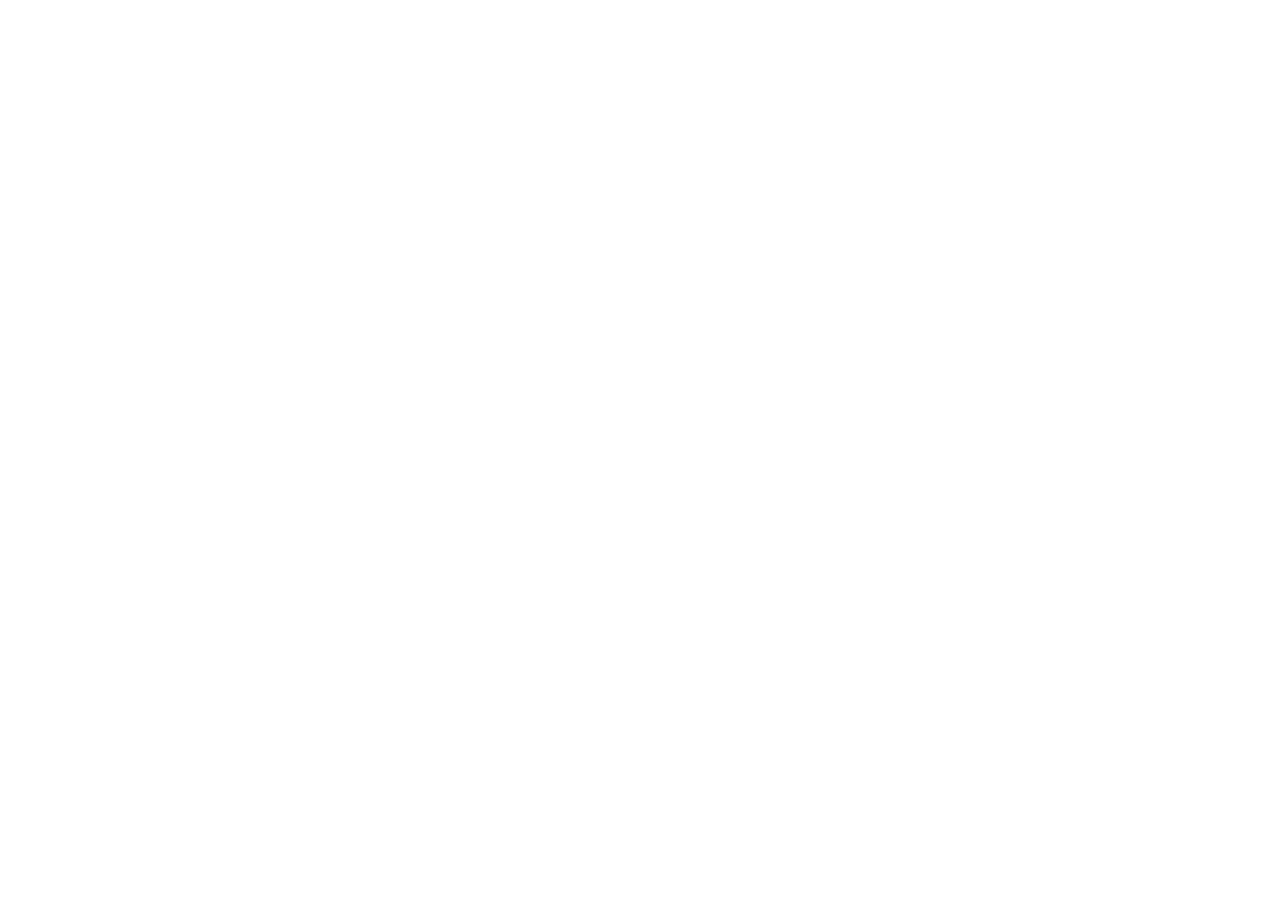
==== commit 3aa577e6: "Redirect former report entry points to GMGN 100K canonical page" ====
--- a/paper.html
+++ b/paper.html
@@ -1,5 +1,5 @@
 <!doctype html>
-<html lang="ru"><head><meta charset="utf-8"><meta name="viewport" content="width=device-width,initial-scale=1"><meta name="color-scheme" content="dark"><title>SOL · Live Paper Lab</title><style>
+<html lang="ru"><head><meta http-equiv="refresh" content="0;url=https://ramonhitramon.github.io/gmgn_100kmcap/"><link rel="canonical" href="https://ramonhitramon.github.io/gmgn_100kmcap/"><script>location.replace('https://ramonhitramon.github.io/gmgn_100kmcap/'+location.search+location.hash)</script><meta charset="utf-8"><meta name="viewport" content="width=device-width,initial-scale=1"><meta name="color-scheme" content="dark"><title>SOL · Live Paper Lab</title><style>
 :root{color-scheme:dark;--bg:#08090a;--panel:#0f1011;--line:rgba(255,255,255,.09);--text:#f7f8f8;--muted:#a0a6b1;--accent:#929aff}*{box-sizing:border-box}body{margin:0;background:var(--bg);color:var(--text);font:15px/1.55 system-ui,-apple-system,sans-serif;font-feature-settings:'cv01','ss03'}main{max-width:1160px;margin:auto;padding:32px 20px}nav,.row{display:flex;gap:14px;align-items:center;justify-content:space-between;flex-wrap:wrap}h1{font-size:clamp(30px,6vw,48px);line-height:1.1;letter-spacing:-1px;margin:24px 0 12px;font-weight:550}h2{font-size:20px;font-weight:550}h3{font-size:16px;font-weight:550;margin:0 0 20px}.muted,small{color:var(--muted)}a{color:var(--accent);text-decoration:none}a:hover{text-decoration:underline}.badge,button,select{border:1px solid var(--line);border-radius:7px;background:var(--panel);color:var(--text);padding:10px 14px;font:inherit}.badge{font:12px ui-monospace,monospace}.grid{display:grid;grid-template-columns:repeat(5,minmax(0,1fr));gap:14px;margin:28px 0}.card,.box{border:1px solid var(--line);border-radius:12px;background:var(--panel);padding:20px;min-width:0}.big{font:28px ui-monospace,monospace;letter-spacing:-1px;margin:12px 0}.pos{color:#63d6ac}.neg{color:#ff929b}.warning{color:#e3ba78}dl{margin:18px 0 0}dl>div{display:flex;justify-content:space-between;gap:8px;padding:4px 0}dt{color:var(--muted)}dd{margin:0;font-family:ui-monospace,monospace}#positions{display:table-row-group}.trade-controls{display:flex;flex-wrap:wrap;gap:10px;min-width:0}.trade-controls label{display:flex;flex-direction:column;gap:4px;font-size:12px;color:var(--muted);min-width:0}.trade-controls select{padding:7px 10px;max-width:100%;font-size:13px;min-height:40px}#trades{min-width:0;max-width:100%;margin-top:28px}.table-scroll{width:100%;max-width:100%;overflow:auto;max-height:72vh;border:1px solid var(--line);border-radius:10px;isolation:isolate}.table-scroll table{border-collapse:separate;border-spacing:0;width:100%;min-width:1070px;font-size:12px;line-height:1.4}.table-scroll th,.table-scroll td{padding:10px 12px;border-bottom:1px solid var(--line);vertical-align:middle;text-align:left;background:var(--bg)}.table-scroll thead th{position:sticky;top:0;z-index:3;background:var(--panel);white-space:nowrap;font-size:11px;font-weight:550;color:var(--muted)}.table-scroll .token-cell{position:sticky;left:0;z-index:2;min-width:130px;max-width:160px;border-right:1px solid var(--line);font-weight:500}.table-scroll thead th:first-child{left:0;z-index:4}.token-name{display:block;max-width:136px;overflow:hidden;text-overflow:ellipsis;white-space:nowrap}.token-links{display:flex;gap:12px;font-size:11px;margin-top:4px}.token-links a{padding:4px 0}.utc{white-space:pre;font:11px/1.6 ui-monospace,monospace;color:#c2c8d2}.numeric{white-space:nowrap;font:12px/1.5 ui-monospace,monospace}.numeric small{display:block;font:10px/1.6 system-ui,sans-serif}.strategy-cell{max-width:150px;overflow-wrap:anywhere}.table-scroll tbody tr:hover>*{background:#14171c}.table-notes,#trade-asof,#trade-count,.scroll-hint{font-size:12px;overflow-wrap:anywhere}.scroll-hint{margin:12px 0 8px}.sr-only{position:absolute;width:1px;height:1px;padding:0;margin:-1px;overflow:hidden;clip:rect(0,0,0,0);white-space:nowrap;border:0}main>*,nav>*{min-width:0}#health,#error,#status,nav{overflow-wrap:anywhere}.empty{padding:30px 0;color:var(--muted)}button{cursor:pointer;min-height:44px}footer{margin-top:24px;padding:20px 0;color:var(--muted)}p{max-width:880px}#error{color:#ff929b;white-space:pre-wrap}#status{margin:12px 0;color:var(--muted)}@media(max-width:900px){.grid{grid-template-columns:repeat(2,minmax(0,1fr))}}@media(max-width:540px){main{padding:20px 14px}.grid{grid-template-columns:1fr}.big{font-size:30px}.card{padding:18px}nav{font-size:13px}}button:focus-visible,a:focus-visible,select:focus-visible{outline:2px solid var(--accent);outline-offset:3px}
 .chart-controls,.chart-legend{display:flex;gap:8px;flex-wrap:wrap}.chart-legend{margin:10px 0 18px}.chart-legend button{font-size:12px;padding:8px 10px}.chart-grid{display:grid;grid-template-columns:repeat(2,minmax(0,1fr));gap:14px}.chart-card{padding:16px;min-width:0}.chart-card h3{margin:0 0 6px}.chart-caption{font-size:12px;margin:8px 0 14px}.chart-plot{position:relative;touch-action:pan-y;outline-offset:3px}.chart-plot svg{width:100%;display:block;overflow:hidden}.chart-tooltip{position:absolute;z-index:2;right:6px;top:6px;background:#101216f2;border:1px solid #333b4b;padding:10px;border-radius:8px;font:12px/1.6 ui-monospace,monospace;pointer-events:none;max-width:95%}#performance-charts{margin:30px 0}@media(max-width:760px){.chart-grid{grid-template-columns:1fr}.chart-controls select{font-size:13px;padding:8px}}
-</style></head><body><main><nav><span class="badge">SOL / PAPER ONLY / NO WALLET</span><span><a href="./archive/run2-final.json">Run 2 archive ↗</a> · <a href="./archive/run1-final.json">Run 1 archive ↗</a> · <a href="./">Исторический отчёт ↗</a></span></nav><h1>Live Paper Lab</h1><p class="muted">Наши новые коллы → реальные котировки Jupiter → виртуальные сделки. Пять независимых стратегий, никакого подбора по будущему максимуму.</p><div class="row"><div id="status" role="status">Получаем состояние демо-счетов…</div><button id="refresh">Обновить</button></div><div id="error" role="alert"></div><section id="wallets" class="grid" aria-label="Виртуальные счета"></section><section id="performance-charts" aria-label="Strategy profit charts"></section><section class="box"><h2>Правила эксперимента</h2><p>На каждую стратегию: <strong>1 SOL</strong>, вход <strong>0.1 SOL с расходами</strong>, резерв 0.01 SOL. Только новые опубликованные и сертифицированные SOL-сигналы после запуска. Вход не позднее 180 секунд от события. Повторы после перезапуска не покупаются.</p><p>TP и трейлинг считаются по котировке продажи позиции в SOL относительно суммы покупки без надбавки комиссии и газа. Трейлинг активируется на +50%, затем выходит при откате 20% от наблюдённого пика. Начального стоп-лосса нет. Закрытия по времени и концу дня нет. Позиции удерживаются до тейк-профита или срабатывания трейлинга. Ранее записанные закрытия по времени сохранены в истории.</p><p class="muted">Котировки — read-only ExactIn для реального размера сделки. Демо использует консервативный minimum output при slippage 0.5%. Дополнительно моделируются комиссия 1% с каждой стороны и 0.00005 SOL газа за операцию; это допущения, а не уплаченные расходы. Комиссии DEX уже входят в котировку. Транзакции не подписываются: фактическое исполнение, MEV и продаваемость не гарантированы.</p><p class="muted">Цикл мониторинга: 5 секунд плюс время запросов; равномерная очередь с интервалом не менее 2.7 секунды и потолком 24 котировки в минуту. Учитываются заголовки лимитов API. Пики между наблюдениями могут быть пропущены. Нет котировки — нет выдуманной сделки. Старые оценки помечаются. Публичный снимок обновляется примерно раз в 2 минуты, страница проверяет его раз в минуту.</p></section><section id="trades"><div class="row"><h2>Сделки · PAPER ONLY</h2><div class="trade-controls"><label>Стратегия <select id="filter" aria-label="Фильтр стратегии"><option value="all">Все стратегии</option><option value="tp20">TP +20%</option><option value="tp30">TP +30%</option><option value="tp50">TP +50%</option><option value="tp100">TP 2×</option><option value="trail50_20">Трейлинг +50% / 20%</option></select></label><label>Статус <select id="status-filter"><option value="all">Все</option><option value="open">Открытые</option><option value="closed">Закрытые</option></select></label><label>Порядок <select id="sort"><option value="latest">Вход: новые</option><option value="oldest">Вход: старые</option><option value="hold-asc">HOLD ↑</option><option value="hold-desc">HOLD ↓</option><option value="pnl-desc">Net PnL ↓</option><option value="pnl-asc">Net PnL ↑</option><option value="strategy">Стратегия</option></select></label></div></div><p id="trade-count" class="muted" aria-live="polite"></p><p id="trade-asof" class="muted"></p><p id="table-legend" class="muted table-notes"><span class="neg">HOLD &lt;30s</span> · <span class="warning">30–60s</span> · <span class="pos">&gt;60s</span> · — нет данных. Длительность не гарантирует живое исполнение. Signal = создание события сканера, не публикация TG. ≈ открытая оценка: max(0, last_mark × 0.99 − 0.00005) − cost; закрытый net = proceeds − cost, % от cost. Stale: котировке &gt;90s на время снимка или время неизвестно. Это не гипотетическое исполнение продажи.</p><p class="scroll-hint muted">↔ Прокрутите таблицу по горизонтали · время UTC с секундами · GMGN без привязки ко времени, время входа указано в строке.</p><div class="table-scroll" role="region" aria-label="Таблица виртуальных сделок, прокручивается по горизонтали" tabindex="0"><table aria-describedby="table-legend trade-asof"><caption class="sr-only">Виртуальные сделки — последние 200 позиций публичного снимка</caption><thead><tr><th scope="col">Токен / ссылки</th><th scope="col">Стратегия</th><th scope="col" title="Время создания исходного события сканера (scanner_event_created_at), не дата публикации Telegram; — если неизвестно">Signal UTC ⓘ</th><th scope="col">Entry UTC</th><th scope="col" title="От создания события сканера до виртуального входа, не от публикации Telegram">Задержка ⓘ</th><th scope="col">Exit UTC / OPEN</th><th scope="col">HOLD</th><th scope="col">Net PnL SOL</th><th scope="col">Net %</th></tr></thead><tbody id="positions"><tr><td colspan="9" class="empty">Получаем сделки…</td></tr></tbody></table></div></section><footer id="health"></footer><a id="download" download="live-paper.json">Скачать публичный JSON ↗</a></main><script type="module" src="paper.mjs?v=table1"></script></body></html>
+</style></head><body><main><nav><span class="badge">SOL / PAPER ONLY / NO WALLET</span><span><a href="./archive/run2-final.json">Run 2 archive ↗</a> · <a href="./archive/run1-final.json">Run 1 archive ↗</a> · <a href="./">Исторический отчёт ↗</a></span></nav><h1>Live Paper Lab</h1><p class="muted">Наши новые коллы → реальные котировки Jupiter → виртуальные сделки. Пять независимых стратегий, никакого подбора по будущему максимуму.</p><div class="row"><div id="status" role="status">Получаем состояние демо-счетов…</div><button id="refresh">Обновить</button></div><div id="error" role="alert"></div><section id="wallets" class="grid" aria-label="Виртуальные счета"></section><section id="performance-charts" aria-label="Strategy profit charts"></section><section class="box"><h2>Правила эксперимента</h2><p>На каждую стратегию: <strong>1 SOL</strong>, вход <strong>0.1 SOL с расходами</strong>, резерв 0.01 SOL. Только новые опубликованные и сертифицированные SOL-сигналы после запуска. Вход не позднее 180 секунд от события. Повторы после перезапуска не покупаются.</p><p>TP и трейлинг считаются по котировке продажи позиции в SOL относительно суммы покупки без надбавки комиссии и газа. Трейлинг активируется на +50%, затем выходит при откате 20% от наблюдённого пика. Начального стоп-лосса нет. Закрытия по времени и концу дня нет. Позиции удерживаются до тейк-профита или срабатывания трейлинга. Ранее записанные закрытия по времени сохранены в истории.</p><p class="muted">Котировки — read-only ExactIn для реального размера сделки. Демо использует консервативный minimum output при slippage 0.5%. Дополнительно моделируются комиссия 1% с каждой стороны и 0.00005 SOL газа за операцию; это допущения, а не уплаченные расходы. Комиссии DEX уже входят в котировку. Транзакции не подписываются: фактическое исполнение, MEV и продаваемость не гарантированы.</p><p class="muted">Цикл мониторинга: 5 секунд плюс время запросов; равномерная очередь с интервалом не менее 2.7 секунды и потолком 24 котировки в минуту. Учитываются заголовки лимитов API. Пики между наблюдениями могут быть пропущены. Нет котировки — нет выдуманной сделки. Старые оценки помечаются. Публичный снимок обновляется примерно раз в 2 минуты, страница проверяет его раз в минуту.</p></section><section id="trades"><div class="row"><h2>Сделки · PAPER ONLY</h2><div class="trade-controls"><label>Стратегия <select id="filter" aria-label="Фильтр стратегии"><option value="all">Все стратегии</option><option value="tp20">TP +20%</option><option value="tp30">TP +30%</option><option value="tp50">TP +50%</option><option value="tp100">TP 2×</option><option value="trail50_20">Трейлинг +50% / 20%</option></select></label><label>Статус <select id="status-filter"><option value="all">Все</option><option value="open">Открытые</option><option value="closed">Закрытые</option></select></label><label>Порядок <select id="sort"><option value="latest">Вход: новые</option><option value="oldest">Вход: старые</option><option value="hold-asc">HOLD ↑</option><option value="hold-desc">HOLD ↓</option><option value="pnl-desc">Net PnL ↓</option><option value="pnl-asc">Net PnL ↑</option><option value="strategy">Стратегия</option></select></label></div></div><p id="trade-count" class="muted" aria-live="polite"></p><p id="trade-asof" class="muted"></p><p id="table-legend" class="muted table-notes"><span class="neg">HOLD &lt;30s</span> · <span class="warning">30–60s</span> · <span class="pos">&gt;60s</span> · — нет данных. Длительность не гарантирует живое исполнение. Signal = создание события сканера, не публикация TG. ≈ открытая оценка: max(0, last_mark × 0.99 − 0.00005) − cost; закрытый net = proceeds − cost, % от cost. Stale: котировке &gt;90s на время снимка или время неизвестно. Это не гипотетическое исполнение продажи.</p><p class="scroll-hint muted">↔ Прокрутите таблицу по горизонтали · время UTC с секундами · GMGN без привязки ко времени, время входа указано в строке.</p><div class="table-scroll" role="region" aria-label="Таблица виртуальных сделок, прокручивается по горизонтали" tabindex="0"><table aria-describedby="table-legend trade-asof"><caption class="sr-only">Виртуальные сделки — последние 200 позиций публичного снимка</caption><thead><tr><th scope="col">Токен / ссылки</th><th scope="col">Стратегия</th><th scope="col" title="Время создания исходного события сканера (scanner_event_created_at), не дата публикации Telegram; — если неизвестно">Signal UTC ⓘ</th><th scope="col">Entry UTC</th><th scope="col" title="От создания события сканера до виртуального входа, не от публикации Telegram">Задержка ⓘ</th><th scope="col">Exit UTC / OPEN</th><th scope="col">HOLD</th><th scope="col">Net PnL SOL</th><th scope="col">Net %</th></tr></thead><tbody id="positions"><tr><td colspan="9" class="empty">Получаем сделки…</td></tr></tbody></table></div></section><footer id="health"></footer><a id="download" download="live-paper.json">Скачать публичный JSON ↗</a></main><script type="module" src="paper.mjs?v=cash1"></script></body></html>
